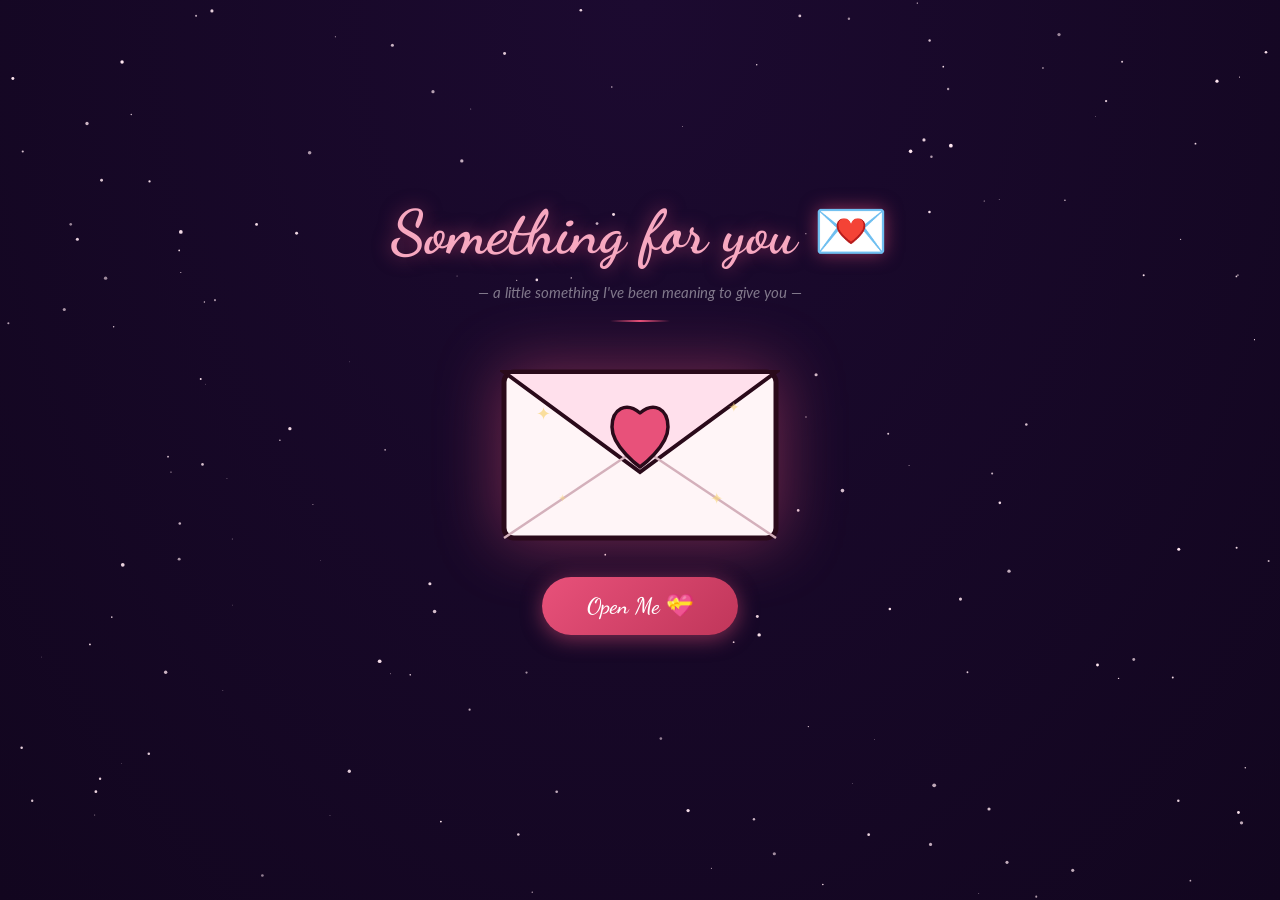
==== index.html @ c620f4e1 "Add files via upload" ====
<!DOCTYPE html>
<html lang="en">
<head>
  <meta charset="UTF-8" />
  <meta name="viewport" content="width=device-width, initial-scale=1.0" />
  <title>A Letter For You 💌</title>
  <link rel="stylesheet" href="style.css" />
  <style>
    /* ── Envelope SVG animation ── */
    .envelope-wrap {
      position: relative;
      width: min(280px, 72vw);
      margin: 0 auto 2rem;
      filter: drop-shadow(0 0 32px rgba(232,81,122,.45));
      animation: floatEnv 3.6s ease-in-out infinite;
      cursor: default;
      user-select: none;
    }
    @keyframes floatEnv {
      0%,100% { transform: translateY(0); }
      50%      { transform: translateY(-14px); }
    }
    .envelope-wrap svg { width: 100%; height: auto; }

    /* flap open animation when btn clicked */
    .envelope-wrap.peek .flap {
      animation: flapOpen .5s ease forwards;
      transform-origin: top center;
    }
    @keyframes flapOpen {
      to { transform: rotateX(160deg); }
    }

    /* ── Shrinking button ── */
    #open-btn {
      transform-origin: center;
      transition: font-size .3s ease, padding .3s ease, opacity .4s ease;
      white-space: nowrap;
      position: relative;
    }

    /* ── Hint ── */
    #hint {
      opacity: 0;
      pointer-events: none;
      transition: opacity 1s ease;
      margin-top: 1.4rem;
      font-family: 'Dancing Script', cursive;
      font-size: 1.15rem;
      color: var(--gold);
      text-shadow: 0 0 12px rgba(249,215,126,.5);
    }
    #hint.visible {
      opacity: 1;
      pointer-events: auto;
    }
    #hint a {
      color: var(--gold);
      font-size: 1.3rem;
      font-weight: 700;
      text-decoration: underline dotted;
      cursor: pointer;
    }

    /* subtitle */
    .subtitle {
      font-size: .95rem;
      color: rgba(255,255,255,.45);
      margin-top: .5rem;
      font-style: italic;
    }
  </style>
</head>
<body>
  <canvas id="stars-canvas"></canvas>

  <div class="page">
    <h1 class="fade-up">Something for you 💌</h1>
    <p class="subtitle fade-up-delay">— a little something I've been meaning to give you —</p>

    <div class="divider fade-up-delay"></div>

    <!-- Envelope SVG -->
    <div class="envelope-wrap fade-up-delay" id="envelope">
      <svg viewBox="0 0 280 200" xmlns="http://www.w3.org/2000/svg">
        <!-- envelope body -->
        <rect x="4" y="30" width="272" height="166" rx="10" ry="10"
              fill="#fff5f7" stroke="#2a0a1a" stroke-width="5"/>
        <!-- flap (triangle) -->
        <polygon class="flap" points="4,30 140,130 276,30"
                 fill="#ffe0ec" stroke="#2a0a1a" stroke-width="4"
                 style="transform-box:fill-box;"/>
        <!-- bottom fold lines -->
        <line x1="4"  y1="196" x2="140" y2="105" stroke="#d4b0bb" stroke-width="2.5"/>
        <line x1="276" y1="196" x2="140" y2="105" stroke="#d4b0bb" stroke-width="2.5"/>
        <!-- heart -->
        <g transform="translate(140,115)">
          <path d="M0,10 C0,10 -28,-10 -28,-30 C-28,-48 -14,-56 0,-44 C14,-56 28,-48 28,-30 C28,-10 0,10 0,10 Z"
                fill="#e8517a" stroke="#2a0a1a" stroke-width="3.5"
                stroke-linejoin="round"/>
        </g>
        <!-- sparkles -->
        <text x="36"  y="78"  font-size="18" fill="#f9d77e" opacity=".75">✦</text>
        <text x="228" y="70"  font-size="14" fill="#f9d77e" opacity=".6">✦</text>
        <text x="58"  y="160" font-size="11" fill="#f9d77e" opacity=".5">✦</text>
        <text x="210" y="162" font-size="16" fill="#f9d77e" opacity=".65">✦</text>
      </svg>
    </div>

    <!-- Shrinking open button -->
    <button class="btn" id="open-btn">Open Me 💝</button>

    <!-- Hint that appears when button is nearly gone -->
    <p id="hint">
      Psst… can't find the button? 👀<br/>
      Maybe try <a href="quiz.html">answering a few questions</a> instead ✨
    </p>
  </div>

  <script>
    /* ── Starfield ── */
    (function(){
      const c = document.getElementById('stars-canvas');
      const ctx = c.getContext('2d');
      let stars = [];
      function resize(){
        c.width  = window.innerWidth;
        c.height = window.innerHeight;
        stars = Array.from({length:160}, ()=>({
          x: Math.random()*c.width,
          y: Math.random()*c.height,
          r: Math.random()*1.6+.3,
          a: Math.random(),
          speed: Math.random()*.008+.003
        }));
      }
      function draw(){
        ctx.clearRect(0,0,c.width,c.height);
        stars.forEach(s=>{
          s.a += s.speed;
          const alpha = .4+.6*Math.abs(Math.sin(s.a));
          ctx.beginPath();
          ctx.arc(s.x,s.y,s.r,0,Math.PI*2);
          ctx.fillStyle = `rgba(255,230,240,${alpha})`;
          ctx.fill();
        });
        requestAnimationFrame(draw);
      }
      resize();
      window.addEventListener('resize', resize);
      draw();
    })();

    /* ── Shrinking button logic ── */
    const btn      = document.getElementById('open-btn');
    const envelope = document.getElementById('envelope');
    const hint     = document.getElementById('hint');

    // Starting size values (px / em)
    let fontSize = 1.4;      // rem
    let padV     = 0.7;      // em
    let padH     = 2.0;      // em
    let clicks   = 0;
    const MAX_CLICKS = 10;   // clicks before button vanishes
    const HINT_AT    = 7;    // clicks before hint appears

    btn.addEventListener('click', () => {
      clicks++;

      // little envelope peek
      envelope.classList.add('peek');
      setTimeout(()=> envelope.classList.remove('peek'), 600);

      if (clicks >= MAX_CLICKS) {
        // button invisible & non-interactive
        btn.style.opacity  = '0';
        btn.style.pointerEvents = 'none';
        hint.classList.add('visible');
        return;
      }

      // shrink by 14% each click
      const factor = Math.pow(0.86, clicks);
      fontSize = 1.4  * factor;
      padV     = 0.7  * factor;
      padH     = 2.0  * factor;

      btn.style.fontSize = `${fontSize}rem`;
      btn.style.padding  = `${padV}em ${padH}em`;

      // show hint near the end
      if (clicks >= HINT_AT) {
        hint.classList.add('visible');
      }
    });
  </script>
</body>
</html>
---- style.css ----
/* ===== SHARED ROMANTIC STYLES ===== */
@import url('https://fonts.googleapis.com/css2?family=Dancing+Script:wght@400;600;700&family=Lato:wght@300;400&display=swap');

*, *::before, *::after {
  box-sizing: border-box;
  margin: 0;
  padding: 0;
}

:root {
  --rose:    #e8517a;
  --pink:    #f7a8c0;
  --cream:   #fff5f7;
  --gold:    #f9d77e;
  --dark:    #12061f;
  --deeper:  #1c0a30;
  --text:    #f9e8f0;
}

body {
  background: radial-gradient(ellipse at top, var(--deeper) 0%, var(--dark) 100%);
  min-height: 100vh;
  font-family: 'Lato', sans-serif;
  color: var(--text);
  overflow-x: hidden;
}

/* ── Stars ── */
#stars-canvas {
  position: fixed;
  inset: 0;
  pointer-events: none;
  z-index: 0;
}

/* ── Shared page wrapper ── */
.page {
  position: relative;
  z-index: 1;
  display: flex;
  flex-direction: column;
  align-items: center;
  justify-content: center;
  min-height: 100vh;
  padding: 2rem;
  text-align: center;
}

/* ── Headings ── */
h1, h2, .script {
  font-family: 'Dancing Script', cursive;
  color: var(--pink);
  text-shadow: 0 0 18px rgba(232, 81, 122, 0.55);
}

h1 { font-size: clamp(2rem, 6vw, 3.8rem); margin-bottom: .4rem; }
h2 { font-size: clamp(1.4rem, 4vw, 2.4rem); margin-bottom: 1.2rem; }

/* ── Glassmorphism card ── */
.card {
  background: rgba(255,255,255,0.06);
  border: 1px solid rgba(255,255,255,0.12);
  border-radius: 20px;
  backdrop-filter: blur(12px);
  padding: 2.5rem 3rem;
  max-width: 560px;
  width: 100%;
  box-shadow: 0 8px 40px rgba(0,0,0,0.4);
}

/* ── Buttons ── */
.btn {
  display: inline-block;
  font-family: 'Dancing Script', cursive;
  font-size: 1.4rem;
  font-weight: 600;
  background: linear-gradient(135deg, var(--rose), #c0365a);
  color: #fff;
  border: none;
  border-radius: 50px;
  padding: .7em 2em;
  cursor: pointer;
  box-shadow: 0 4px 20px rgba(232, 81, 122, 0.5);
  transition: transform .15s ease, box-shadow .15s ease;
  text-decoration: none;
}
.btn:hover { transform: translateY(-2px); box-shadow: 0 8px 28px rgba(232,81,122,.65); }
.btn:active { transform: translateY(0); }

.btn-ghost {
  background: transparent;
  border: 2px solid var(--rose);
  color: var(--pink);
  font-family: 'Dancing Script', cursive;
  font-size: 1.1rem;
  border-radius: 50px;
  padding: .5em 1.6em;
  cursor: pointer;
  transition: background .2s;
  text-decoration: none;
  display: inline-block;
}
.btn-ghost:hover { background: rgba(232,81,122,.15); }

/* ── Input ── */
input[type="text"],
input[type="password"] {
  background: rgba(255,255,255,0.1);
  border: 1px solid rgba(255,255,255,0.25);
  border-radius: 12px;
  color: #fff;
  font-family: 'Lato', sans-serif;
  font-size: 1rem;
  padding: .7rem 1.2rem;
  width: 100%;
  outline: none;
  transition: border-color .2s;
}
input::placeholder { color: rgba(255,255,255,0.4); }
input:focus { border-color: var(--rose); }

/* ── Divider ── */
.divider {
  width: 60px;
  height: 2px;
  background: linear-gradient(90deg, transparent, var(--rose), transparent);
  margin: 1.2rem auto;
}

/* ── Heart pulse ── */
@keyframes heartbeat {
  0%,100% { transform: scale(1); }
  14%      { transform: scale(1.15); }
  28%      { transform: scale(1); }
  42%      { transform: scale(1.12); }
  70%      { transform: scale(1); }
}
.heart-pulse { animation: heartbeat 2s ease-in-out infinite; display: inline-block; }

/* ── Fade in ── */
@keyframes fadeUp {
  from { opacity:0; transform:translateY(24px); }
  to   { opacity:1; transform:translateY(0); }
}
.fade-up { animation: fadeUp .7s ease both; }
.fade-up-delay { animation: fadeUp .7s .35s ease both; }
.fade-up-delay2 { animation: fadeUp .7s .65s ease both; }

/* ── Stars JS canvas helper (drawn by script) ── */
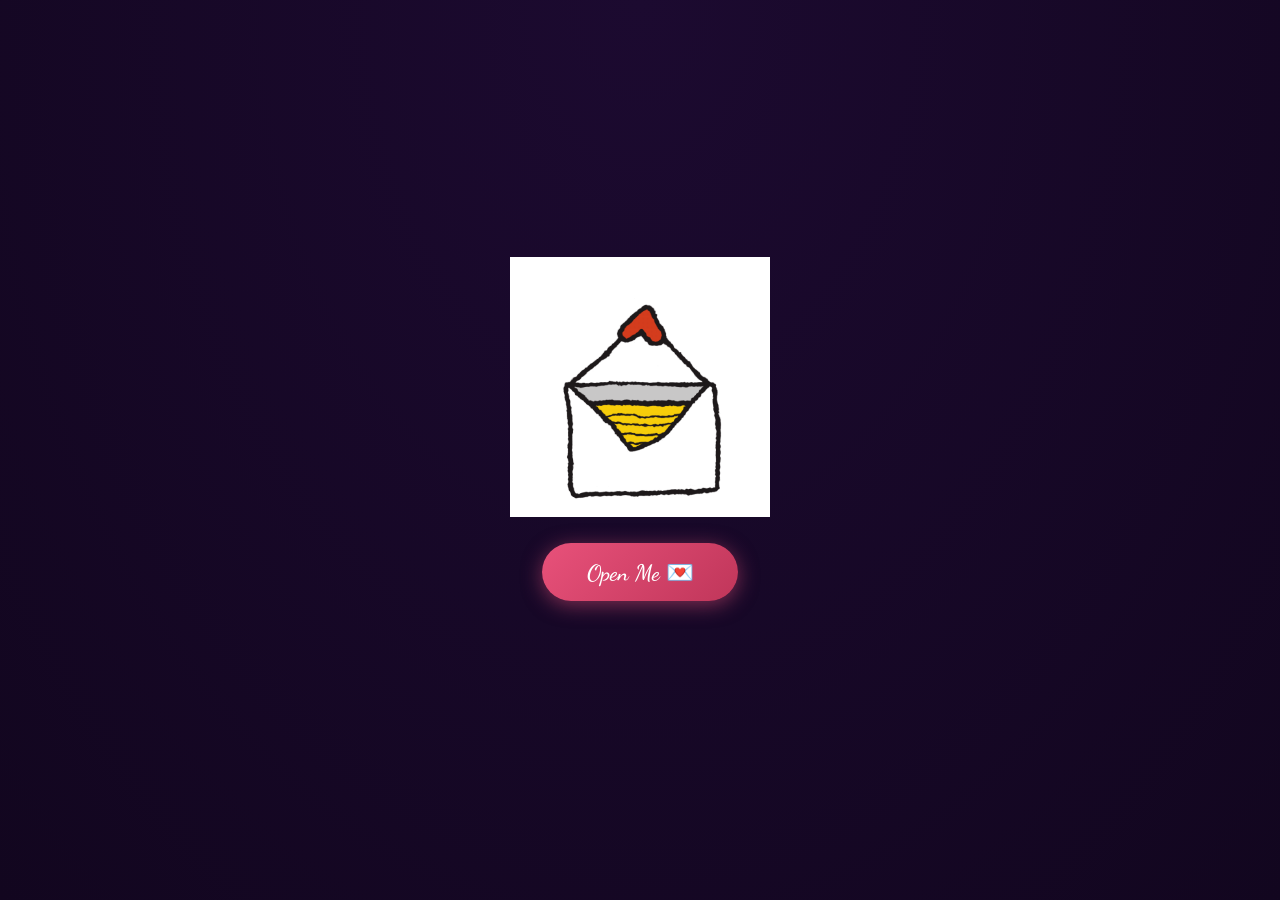
==== commit 54bac18c: "Refactor index.html for improved structure and styles" ====
--- a/index.html
+++ b/index.html
@@ -6,192 +6,92 @@
   <title>A Letter For You 💌</title>
   <link rel="stylesheet" href="style.css" />
   <style>
-    /* ── Envelope SVG animation ── */
-    .envelope-wrap {
-      position: relative;
-      width: min(280px, 72vw);
-      margin: 0 auto 2rem;
-      filter: drop-shadow(0 0 32px rgba(232,81,122,.45));
-      animation: floatEnv 3.6s ease-in-out infinite;
-      cursor: default;
-      user-select: none;
-    }
-    @keyframes floatEnv {
-      0%,100% { transform: translateY(0); }
-      50%      { transform: translateY(-14px); }
-    }
-    .envelope-wrap svg { width: 100%; height: auto; }
-
-    /* flap open animation when btn clicked */
-    .envelope-wrap.peek .flap {
-      animation: flapOpen .5s ease forwards;
-      transform-origin: top center;
-    }
-    @keyframes flapOpen {
-      to { transform: rotateX(160deg); }
+    body.white-bg {
+      display: flex;
+      align-items: center;
+      justify-content: center;
+      min-height: 100vh;
     }
 
-    /* ── Shrinking button ── */
-    #open-btn {
-      transform-origin: center;
-      transition: font-size .3s ease, padding .3s ease, opacity .4s ease;
-      white-space: nowrap;
-      position: relative;
+    .center {
+      display: flex;
+      flex-direction: column;
+      align-items: center;
+      gap: 1.6rem;
     }
 
-    /* ── Hint ── */
+    /* Letter gif */
+    .letter-img {
+      width: min(260px, 68vw);
+      animation: float 3.5s ease-in-out infinite;
+      display: block;
+    }
+
+    /* Shrinking button */
+    #open-btn {
+      transition: font-size .3s ease, padding .3s ease, opacity .4s ease;
+      transform-origin: center;
+    }
+
+    /* Hint */
     #hint {
+      font-family: 'Lato', sans-serif;
+      font-size: .85rem;
+      color: #c090a0;
       opacity: 0;
       pointer-events: none;
-      transition: opacity 1s ease;
-      margin-top: 1.4rem;
-      font-family: 'Dancing Script', cursive;
-      font-size: 1.15rem;
-      color: var(--gold);
-      text-shadow: 0 0 12px rgba(249,215,126,.5);
+      transition: opacity .8s ease;
     }
     #hint.visible {
       opacity: 1;
       pointer-events: auto;
     }
     #hint a {
-      color: var(--gold);
-      font-size: 1.3rem;
-      font-weight: 700;
-      text-decoration: underline dotted;
+      color: var(--pink-dark);
+      text-decoration: underline;
       cursor: pointer;
-    }
-
-    /* subtitle */
-    .subtitle {
-      font-size: .95rem;
-      color: rgba(255,255,255,.45);
-      margin-top: .5rem;
-      font-style: italic;
     }
   </style>
 </head>
-<body>
-  <canvas id="stars-canvas"></canvas>
+<body class="white-bg">
 
-  <div class="page">
-    <h1 class="fade-up">Something for you 💌</h1>
-    <p class="subtitle fade-up-delay">— a little something I've been meaning to give you —</p>
+  <div class="center">
+    <!-- Letter gif — add letter.gif to your repo root -->
+    <img class="letter-img fade-up" src="letter.gif" alt="a letter for you" />
 
-    <div class="divider fade-up-delay"></div>
+    <!-- Shrinking button -->
+    <button class="btn fade-up-d1" id="open-btn">Open Me 💌</button>
 
-    <!-- Envelope SVG -->
-    <div class="envelope-wrap fade-up-delay" id="envelope">
-      <svg viewBox="0 0 280 200" xmlns="http://www.w3.org/2000/svg">
-        <!-- envelope body -->
-        <rect x="4" y="30" width="272" height="166" rx="10" ry="10"
-              fill="#fff5f7" stroke="#2a0a1a" stroke-width="5"/>
-        <!-- flap (triangle) -->
-        <polygon class="flap" points="4,30 140,130 276,30"
-                 fill="#ffe0ec" stroke="#2a0a1a" stroke-width="4"
-                 style="transform-box:fill-box;"/>
-        <!-- bottom fold lines -->
-        <line x1="4"  y1="196" x2="140" y2="105" stroke="#d4b0bb" stroke-width="2.5"/>
-        <line x1="276" y1="196" x2="140" y2="105" stroke="#d4b0bb" stroke-width="2.5"/>
-        <!-- heart -->
-        <g transform="translate(140,115)">
-          <path d="M0,10 C0,10 -28,-10 -28,-30 C-28,-48 -14,-56 0,-44 C14,-56 28,-48 28,-30 C28,-10 0,10 0,10 Z"
-                fill="#e8517a" stroke="#2a0a1a" stroke-width="3.5"
-                stroke-linejoin="round"/>
-        </g>
-        <!-- sparkles -->
-        <text x="36"  y="78"  font-size="18" fill="#f9d77e" opacity=".75">✦</text>
-        <text x="228" y="70"  font-size="14" fill="#f9d77e" opacity=".6">✦</text>
-        <text x="58"  y="160" font-size="11" fill="#f9d77e" opacity=".5">✦</text>
-        <text x="210" y="162" font-size="16" fill="#f9d77e" opacity=".65">✦</text>
-      </svg>
-    </div>
-
-    <!-- Shrinking open button -->
-    <button class="btn" id="open-btn">Open Me 💝</button>
-
-    <!-- Hint that appears when button is nearly gone -->
-    <p id="hint">
-      Psst… can't find the button? 👀<br/>
-      Maybe try <a href="quiz.html">answering a few questions</a> instead ✨
+    <!-- Hint -->
+    <p id="hint" class="fade-up-d2">
+      Can't click the button? <a href="quiz.html">Maybe try this instead.</a>
     </p>
   </div>
 
   <script>
-    /* ── Starfield ── */
-    (function(){
-      const c = document.getElementById('stars-canvas');
-      const ctx = c.getContext('2d');
-      let stars = [];
-      function resize(){
-        c.width  = window.innerWidth;
-        c.height = window.innerHeight;
-        stars = Array.from({length:160}, ()=>({
-          x: Math.random()*c.width,
-          y: Math.random()*c.height,
-          r: Math.random()*1.6+.3,
-          a: Math.random(),
-          speed: Math.random()*.008+.003
-        }));
-      }
-      function draw(){
-        ctx.clearRect(0,0,c.width,c.height);
-        stars.forEach(s=>{
-          s.a += s.speed;
-          const alpha = .4+.6*Math.abs(Math.sin(s.a));
-          ctx.beginPath();
-          ctx.arc(s.x,s.y,s.r,0,Math.PI*2);
-          ctx.fillStyle = `rgba(255,230,240,${alpha})`;
-          ctx.fill();
-        });
-        requestAnimationFrame(draw);
-      }
-      resize();
-      window.addEventListener('resize', resize);
-      draw();
-    })();
+    const btn  = document.getElementById('open-btn');
+    const hint = document.getElementById('hint');
 
-    /* ── Shrinking button logic ── */
-    const btn      = document.getElementById('open-btn');
-    const envelope = document.getElementById('envelope');
-    const hint     = document.getElementById('hint');
-
-    // Starting size values (px / em)
-    let fontSize = 1.4;      // rem
-    let padV     = 0.7;      // em
-    let padH     = 2.0;      // em
-    let clicks   = 0;
-    const MAX_CLICKS = 10;   // clicks before button vanishes
-    const HINT_AT    = 7;    // clicks before hint appears
+    let clicks    = 0;
+    const HINT_AT = 7;
+    const MAX     = 10;
 
     btn.addEventListener('click', () => {
       clicks++;
 
-      // little envelope peek
-      envelope.classList.add('peek');
-      setTimeout(()=> envelope.classList.remove('peek'), 600);
-
-      if (clicks >= MAX_CLICKS) {
-        // button invisible & non-interactive
-        btn.style.opacity  = '0';
+      if (clicks >= MAX) {
+        btn.style.opacity      = '0';
         btn.style.pointerEvents = 'none';
         hint.classList.add('visible');
         return;
       }
 
-      // shrink by 14% each click
-      const factor = Math.pow(0.86, clicks);
-      fontSize = 1.4  * factor;
-      padV     = 0.7  * factor;
-      padH     = 2.0  * factor;
+      // shrink 14% per click
+      const f    = Math.pow(0.86, clicks);
+      btn.style.fontSize = (1.2 * f) + 'rem';
+      btn.style.padding  = (0.6 * f) + 'em ' + (2 * f) + 'em';
 
-      btn.style.fontSize = `${fontSize}rem`;
-      btn.style.padding  = `${padV}em ${padH}em`;
-
-      // show hint near the end
-      if (clicks >= HINT_AT) {
-        hint.classList.add('visible');
-      }
+      if (clicks >= HINT_AT) hint.classList.add('visible');
     });
   </script>
 </body>
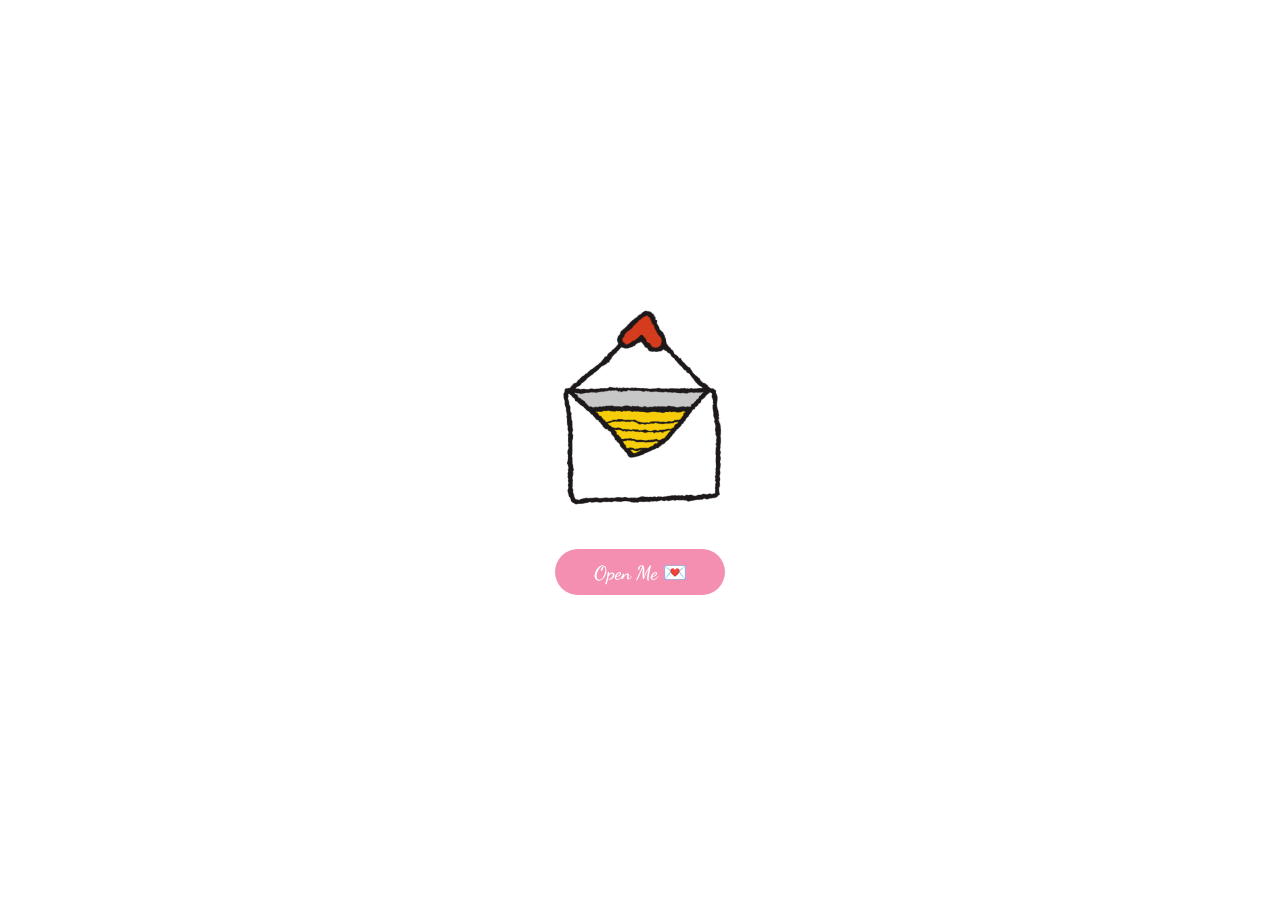
==== commit e658aee4: "Update index.html" ====
--- a/index.html
+++ b/index.html
@@ -29,20 +29,23 @@
 
     /* Shrinking button */
     #open-btn {
-      transition: font-size .3s ease, padding .3s ease, opacity .4s ease;
+      transition: transform .3s ease, opacity .4s ease;
       transform-origin: center;
+      display: inline-block;
     }
 
-    /* Hint */
+    /* Hint — hidden until JS adds .visible */
     #hint {
       font-family: 'Lato', sans-serif;
       font-size: .85rem;
       color: #c090a0;
+      visibility: hidden;
       opacity: 0;
       pointer-events: none;
       transition: opacity .8s ease;
     }
     #hint.visible {
+      visibility: visible;
       opacity: 1;
       pointer-events: auto;
     }
@@ -73,25 +76,27 @@
     const hint = document.getElementById('hint');
 
     let clicks    = 0;
-    const HINT_AT = 7;
-    const MAX     = 10;
+    const HINT_AT = 5;   // hint appears after this many clicks
+    const MAX     = 8;   // button fully disappears after this many clicks
 
     btn.addEventListener('click', () => {
       clicks++;
 
-      if (clicks >= MAX) {
-        btn.style.opacity      = '0';
-        btn.style.pointerEvents = 'none';
+      // Shrink by 20% each click using scale — button stays clickable throughout
+      const scale = Math.pow(0.80, clicks);
+      btn.style.transform = `scale(${scale})`;
+
+      // Show hint after HINT_AT clicks
+      if (clicks >= HINT_AT) {
         hint.classList.add('visible');
-        return;
       }
 
-      // shrink 14% per click
-      const f    = Math.pow(0.86, clicks);
-      btn.style.fontSize = (1.2 * f) + 'rem';
-      btn.style.padding  = (0.6 * f) + 'em ' + (2 * f) + 'em';
-
-      if (clicks >= HINT_AT) hint.classList.add('visible');
+      // Hide button completely after MAX clicks
+      if (clicks >= MAX) {
+        btn.style.opacity       = '0';
+        btn.style.pointerEvents = 'none';
+        setTimeout(() => { btn.style.display = 'none'; }, 400);
+      }
     });
   </script>
 </body>
--- a/style.css
+++ b/style.css
@@ -1,42 +1,30 @@
-/* ===== SHARED ROMANTIC STYLES ===== */
-@import url('https://fonts.googleapis.com/css2?family=Dancing+Script:wght@400;600;700&family=Lato:wght@300;400&display=swap');
+@import url('https://fonts.googleapis.com/css2?family=Dancing+Script:wght@500;700&family=Lato:wght@300;400&display=swap');
 
-*, *::before, *::after {
-  box-sizing: border-box;
-  margin: 0;
-  padding: 0;
-}
+*, *::before, *::after { box-sizing: border-box; margin: 0; padding: 0; }
 
 :root {
-  --rose:    #e8517a;
-  --pink:    #f7a8c0;
-  --cream:   #fff5f7;
-  --gold:    #f9d77e;
-  --dark:    #12061f;
-  --deeper:  #1c0a30;
-  --text:    #f9e8f0;
+  --white:      #ffffff;
+  --bg-pink:    #fdf0f3;
+  --pink-light: #fce4ec;
+  --pink-mid:   #f48fb1;
+  --pink-dark:  #c2748a;
+  --text:       #5c3d4a;
+  --text-soft:  #a07080;
 }
 
 body {
-  background: radial-gradient(ellipse at top, var(--deeper) 0%, var(--dark) 100%);
-  min-height: 100vh;
   font-family: 'Lato', sans-serif;
   color: var(--text);
-  overflow-x: hidden;
+  min-height: 100vh;
 }
 
-/* ── Stars ── */
-#stars-canvas {
-  position: fixed;
-  inset: 0;
-  pointer-events: none;
-  z-index: 0;
-}
+/* index page is white */
+body.white-bg { background: var(--white); }
 
-/* ── Shared page wrapper ── */
+/* quiz + letter pages are pastel pink */
+body.pink-bg  { background: var(--bg-pink); }
+
 .page {
-  position: relative;
-  z-index: 1;
   display: flex;
   flex-direction: column;
   align-items: center;
@@ -46,104 +34,102 @@
   text-align: center;
 }
 
-/* ── Headings ── */
-h1, h2, .script {
+h1 {
   font-family: 'Dancing Script', cursive;
-  color: var(--pink);
-  text-shadow: 0 0 18px rgba(232, 81, 122, 0.55);
+  font-size: clamp(1.8rem, 5vw, 2.8rem);
+  color: var(--pink-dark);
+  margin-bottom: .8rem;
 }
 
-h1 { font-size: clamp(2rem, 6vw, 3.8rem); margin-bottom: .4rem; }
-h2 { font-size: clamp(1.4rem, 4vw, 2.4rem); margin-bottom: 1.2rem; }
-
-/* ── Glassmorphism card ── */
-.card {
-  background: rgba(255,255,255,0.06);
-  border: 1px solid rgba(255,255,255,0.12);
-  border-radius: 20px;
-  backdrop-filter: blur(12px);
-  padding: 2.5rem 3rem;
-  max-width: 560px;
-  width: 100%;
-  box-shadow: 0 8px 40px rgba(0,0,0,0.4);
+h2 {
+  font-family: 'Dancing Script', cursive;
+  font-size: clamp(1.4rem, 4vw, 2rem);
+  color: var(--pink-dark);
+  margin-bottom: .8rem;
 }
 
-/* ── Buttons ── */
 .btn {
   display: inline-block;
   font-family: 'Dancing Script', cursive;
-  font-size: 1.4rem;
-  font-weight: 600;
-  background: linear-gradient(135deg, var(--rose), #c0365a);
+  font-size: 1.2rem;
+  font-weight: 700;
+  background: var(--pink-mid);
   color: #fff;
   border: none;
   border-radius: 50px;
-  padding: .7em 2em;
+  padding: .6em 2em;
   cursor: pointer;
-  box-shadow: 0 4px 20px rgba(232, 81, 122, 0.5);
-  transition: transform .15s ease, box-shadow .15s ease;
+  transition: background .2s, transform .1s;
   text-decoration: none;
 }
-.btn:hover { transform: translateY(-2px); box-shadow: 0 8px 28px rgba(232,81,122,.65); }
+.btn:hover  { background: var(--pink-dark); transform: translateY(-1px); }
 .btn:active { transform: translateY(0); }
 
 .btn-ghost {
+  display: inline-block;
+  font-family: 'Lato', sans-serif;
+  font-size: .9rem;
+  color: var(--text-soft);
+  border: 1.5px solid #f0c0ce;
+  border-radius: 50px;
+  padding: .45em 1.4em;
+  cursor: pointer;
+  text-decoration: none;
   background: transparent;
-  border: 2px solid var(--rose);
-  color: var(--pink);
-  font-family: 'Dancing Script', cursive;
-  font-size: 1.1rem;
-  border-radius: 50px;
-  padding: .5em 1.6em;
-  cursor: pointer;
   transition: background .2s;
-  text-decoration: none;
-  display: inline-block;
 }
-.btn-ghost:hover { background: rgba(232,81,122,.15); }
+.btn-ghost:hover { background: var(--pink-light); }
 
-/* ── Input ── */
+.card {
+  background: #fff;
+  border: 1.5px solid #f5d0da;
+  border-radius: 18px;
+  padding: 2.2rem 2.6rem;
+  max-width: 500px;
+  width: 100%;
+  box-shadow: 0 4px 24px rgba(194,116,138,.12);
+}
+
 input[type="text"],
 input[type="password"] {
-  background: rgba(255,255,255,0.1);
-  border: 1px solid rgba(255,255,255,0.25);
-  border-radius: 12px;
-  color: #fff;
-  font-family: 'Lato', sans-serif;
+  background: #fff;
+  border: 1.5px solid #f0c0ce;
+  border-radius: 10px;
+  color: var(--text);
   font-size: 1rem;
-  padding: .7rem 1.2rem;
+  padding: .65rem 1.1rem;
   width: 100%;
   outline: none;
+  font-family: 'Lato', sans-serif;
   transition: border-color .2s;
 }
-input::placeholder { color: rgba(255,255,255,0.4); }
-input:focus { border-color: var(--rose); }
+input::placeholder { color: #d0a0b0; }
+input:focus { border-color: var(--pink-mid); }
 
-/* ── Divider ── */
 .divider {
-  width: 60px;
-  height: 2px;
-  background: linear-gradient(90deg, transparent, var(--rose), transparent);
-  margin: 1.2rem auto;
+  width: 50px; height: 1.5px;
+  background: linear-gradient(90deg, transparent, var(--pink-mid), transparent);
+  margin: 1rem auto;
 }
 
-/* ── Heart pulse ── */
-@keyframes heartbeat {
-  0%,100% { transform: scale(1); }
-  14%      { transform: scale(1.15); }
-  28%      { transform: scale(1); }
-  42%      { transform: scale(1.12); }
-  70%      { transform: scale(1); }
-}
-.heart-pulse { animation: heartbeat 2s ease-in-out infinite; display: inline-block; }
-
-/* ── Fade in ── */
 @keyframes fadeUp {
-  from { opacity:0; transform:translateY(24px); }
+  from { opacity:0; transform:translateY(16px); }
   to   { opacity:1; transform:translateY(0); }
 }
-.fade-up { animation: fadeUp .7s ease both; }
-.fade-up-delay { animation: fadeUp .7s .35s ease both; }
-.fade-up-delay2 { animation: fadeUp .7s .65s ease both; }
+.fade-up        { animation: fadeUp .6s ease both; }
+.fade-up-d1     { animation: fadeUp .6s .2s ease both; }
+.fade-up-d2     { animation: fadeUp .6s .4s ease both; }
 
-/* ── Stars JS canvas helper (drawn by script) ── */
+@keyframes float {
+  0%,100% { transform: translateY(0); }
+  50%      { transform: translateY(-10px); }
+}
+
+@keyframes shake {
+  0%,100%{transform:translateX(0)}
+  20%{transform:translateX(-5px)}
+  40%{transform:translateX(5px)}
+  60%{transform:translateX(-3px)}
+  80%{transform:translateX(3px)}
+}
+.shake { animation: shake .35s ease; }
